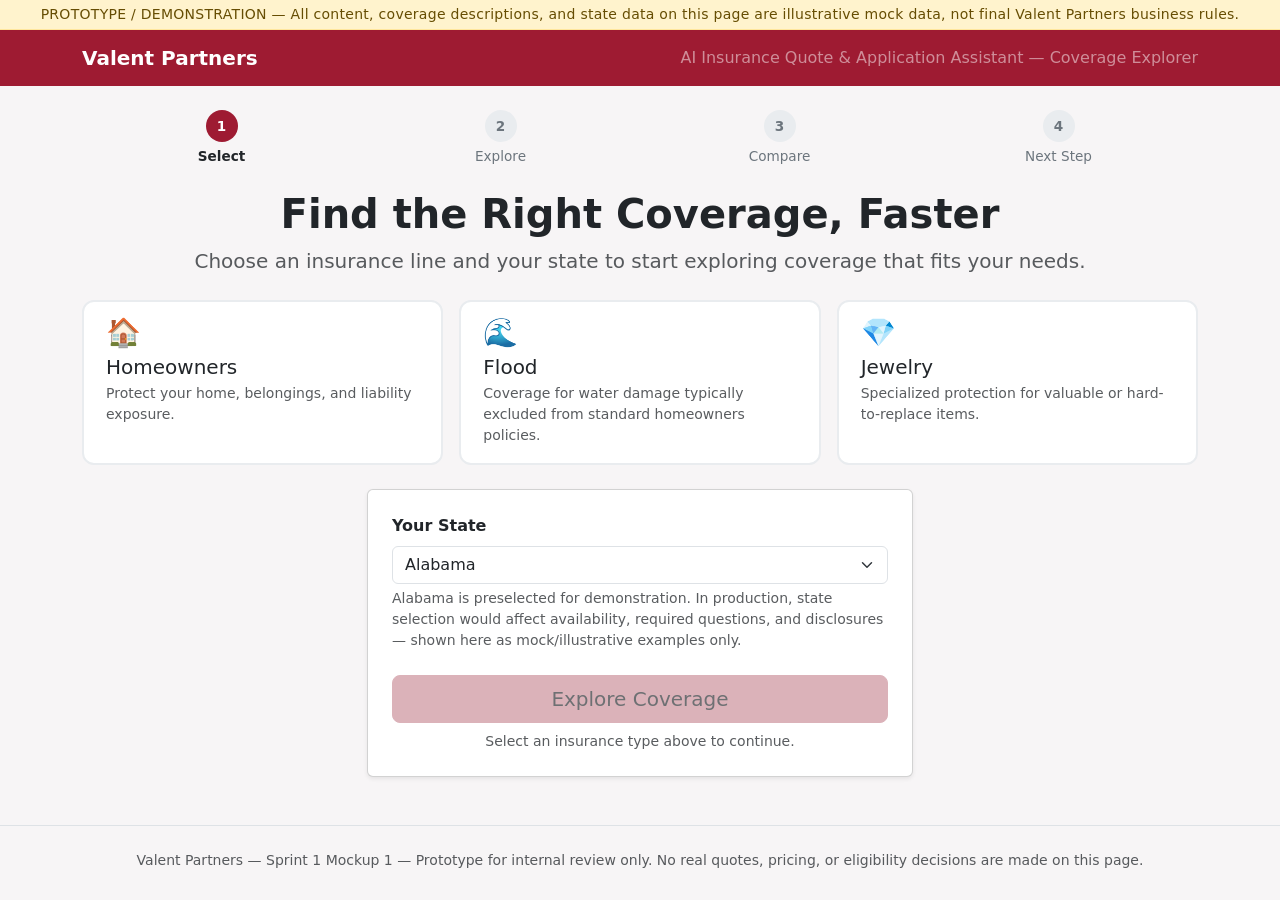
==== Sprint 1 Mockups/mockup_1/Client/Resources/index.html @ 0d9813ed "Done" ====
<!DOCTYPE html>
<html lang="en">
<head>
    <meta charset="utf-8">
    <meta http-equiv="X-UA-Compatible" content="IE=edge">
    <title>Valent Partners | Coverage Explorer (Prototype)</title>
    <meta name="description" content="Valent Partners mockup 1: customer coverage discovery prototype for Homeowners, Flood, and Jewelry insurance.">
    <meta name="viewport" content="width=device-width, initial-scale=1">

    <!-- Bootstrap 5 via CDN (no jQuery dependency required for this version) -->
    <link rel="stylesheet" href="https://cdn.jsdelivr.net/npm/bootstrap@5.3.3/dist/css/bootstrap.min.css">
    <link rel="stylesheet" href="styles/index.css">
</head>
<body>

    <!-- Prototype / Demonstration banner -->
    <div class="prototype-banner text-center py-1 small">
        PROTOTYPE / DEMONSTRATION &mdash; All content, coverage descriptions, and state data on this page are illustrative mock data, not final Valent Partners business rules.
    </div>

    <!-- Top navbar -->
    <nav class="navbar navbar-expand-lg navbar-dark valent-navbar">
        <div class="container">
            <a class="navbar-brand fw-bold" href="#" id="brandHome">Valent&nbsp;Partners</a>
            <span class="navbar-text text-white-50 d-none d-md-inline">AI Insurance Quote &amp; Application Assistant &mdash; Coverage Explorer</span>
        </div>
    </nav>

    <!-- Step progress indicator -->
    <div class="container">
        <ol class="step-indicator d-flex list-unstyled justify-content-between my-4" id="stepIndicator">
            <li class="step-item active" data-step="1"><span class="step-num">1</span><span class="step-label">Select</span></li>
            <li class="step-item" data-step="2"><span class="step-num">2</span><span class="step-label">Explore</span></li>
            <li class="step-item" data-step="3"><span class="step-num">3</span><span class="step-label">Compare</span></li>
            <li class="step-item" data-step="4"><span class="step-num">4</span><span class="step-label">Next Step</span></li>
        </ol>
    </div>

    <main class="container pb-5">

        <!-- ============ SCREEN 1: Insurance + State Selection ============ -->
        <section id="screen-select" class="app-screen">
            <div class="text-center mb-4">
                <h1 class="fw-bold">Find the Right Coverage, Faster</h1>
                <p class="lead text-muted">Choose an insurance line and your state to start exploring coverage that fits your needs.</p>
            </div>

            <div class="row g-3 justify-content-center mb-4" id="insuranceTypeCards">
                <div class="col-12 col-md-4">
                    <button type="button" class="insurance-type-card card h-100 w-100 text-start" data-type="homeowners">
                        <div class="card-body">
                            <div class="type-icon mb-2">&#127968;</div>
                            <h2 class="h5 card-title mb-1">Homeowners</h2>
                            <p class="card-text text-muted small mb-0">Protect your home, belongings, and liability exposure.</p>
                        </div>
                    </button>
                </div>
                <div class="col-12 col-md-4">
                    <button type="button" class="insurance-type-card card h-100 w-100 text-start" data-type="flood">
                        <div class="card-body">
                            <div class="type-icon mb-2">&#127754;</div>
                            <h2 class="h5 card-title mb-1">Flood</h2>
                            <p class="card-text text-muted small mb-0">Coverage for water damage typically excluded from standard homeowners policies.</p>
                        </div>
                    </button>
                </div>
                <div class="col-12 col-md-4">
                    <button type="button" class="insurance-type-card card h-100 w-100 text-start" data-type="jewelry">
                        <div class="card-body">
                            <div class="type-icon mb-2">&#128142;</div>
                            <h2 class="h5 card-title mb-1">Jewelry</h2>
                            <p class="card-text text-muted small mb-0">Specialized protection for valuable or hard-to-replace items.</p>
                        </div>
                    </button>
                </div>
            </div>

            <div class="row justify-content-center">
                <div class="col-12 col-md-6">
                    <div class="card p-3 p-md-4 shadow-sm">
                        <label for="stateSelect" class="form-label fw-semibold">Your State</label>
                        <select class="form-select" id="stateSelect" aria-describedby="stateHelp"></select>
                        <div id="stateHelp" class="form-text">
                            Alabama is preselected for demonstration. In production, state selection would affect availability, required questions, and disclosures &mdash; shown here as mock/illustrative examples only.
                        </div>

                        <button type="button" class="btn valent-btn-primary btn-lg w-100 mt-4" id="exploreCoverageBtn" disabled>
                            Explore Coverage
                        </button>
                        <div class="form-text text-center mt-2" id="selectHint">Select an insurance type above to continue.</div>
                    </div>
                </div>
            </div>
        </section>

        <!-- ============ SCREEN 2b: Flood/Jewelry future-state placeholder ============ -->
        <section id="screen-future" class="app-screen d-none">
            <div class="text-center py-5">
                <div class="type-icon display-4 mb-3" id="futureIcon">&#128274;</div>
                <h2 class="fw-bold" id="futureTitle">Coming Soon to This Prototype</h2>
                <p class="lead text-muted mx-auto" style="max-width: 640px;" id="futureBody">
                    This insurance line is a core part of Valent Partners' scope, but the deep interactive flow for it hasn't been built in this first prototype. Mockup 1 focuses on validating the Homeowners journey first.
                </p>
                <span class="badge mock-badge mb-4">FUTURE PROTOTYPE FEATURE</span>
                <div>
                    <button type="button" class="btn valent-btn-outline" id="futureBackBtn">&larr; Back to Selection</button>
                    <button type="button" class="btn valent-btn-primary ms-2" id="futureTryHomeownersBtn">Try the Homeowners Demo Instead</button>
                </div>
            </div>
        </section>

        <!-- ============ SCREEN 2: Homeowners Coverage Explorer ============ -->
        <section id="screen-explorer" class="app-screen d-none">
            <div class="d-flex flex-wrap justify-content-between align-items-start gap-2 mb-3">
                <div>
                    <h2 class="fw-bold mb-1">Homeowners Coverage Components</h2>
                    <p class="text-muted mb-0">These are parts of a single homeowners policy, not competing plans &mdash; explore each one below.</p>
                </div>
                <button type="button" class="btn valent-btn-outline btn-sm" id="explorerBackBtn">&larr; Change Selection</button>
            </div>

            <div class="alert state-mock-banner mb-4" id="stateMockBanner" role="status"></div>

            <div class="row g-3" id="coverageCardGrid"></div>

            <div class="row g-3 mt-1">
                <div class="col-12 col-md-6">
                    <div class="alert alert-warning mb-0">
                        <strong>Good to know:</strong> Flood damage is generally <u>not</u> covered by a standard homeowners policy. Separate flood coverage is typically required.
                    </div>
                </div>
                <div class="col-12 col-md-6">
                    <div class="alert alert-warning mb-0">
                        <strong>Good to know:</strong> Valuable jewelry often has special coverage limits under homeowners policies and may need scheduled or separate coverage.
                    </div>
                </div>
            </div>

            <div class="compare-bar shadow-lg" id="compareBar">
                <div class="container d-flex align-items-center justify-content-between py-2">
                    <span id="compareCount">0 coverage components selected</span>
                    <button type="button" class="btn valent-btn-primary" id="goToCompareBtn" disabled>Compare Selected &rarr;</button>
                </div>
            </div>
        </section>

        <!-- ============ SCREEN 3: Comparison ============ -->
        <section id="screen-compare" class="app-screen d-none">
            <div class="d-flex flex-wrap justify-content-between align-items-start gap-2 mb-3">
                <div>
                    <h2 class="fw-bold mb-1">Compare Coverage Components</h2>
                    <p class="text-muted mb-0">A side-by-side, plain-language look at what you selected.</p>
                </div>
                <button type="button" class="btn valent-btn-outline btn-sm" id="compareBackBtn">&larr; Back to Explorer</button>
            </div>

            <div class="table-responsive">
                <table class="table table-bordered align-top compare-table bg-white" id="compareTable">
                    <thead></thead>
                    <tbody></tbody>
                </table>
            </div>

            <div class="text-end mt-3">
                <button type="button" class="btn valent-btn-primary btn-lg" id="goToNextStepBtn">Continue to Next Steps &rarr;</button>
            </div>
        </section>

        <!-- ============ SCREEN 4: Next Step ============ -->
        <section id="screen-next" class="app-screen d-none">
            <div class="text-center mb-4">
                <h2 class="fw-bold">You've Explored Your Coverage &mdash; What's Next?</h2>
                <p class="lead text-muted">Here's how this would connect to the full Valent Partners experience.</p>
            </div>

            <div class="row g-3 justify-content-center">
                <div class="col-12 col-md-4">
                    <div class="card h-100 text-center p-3 next-step-card">
                        <div class="type-icon mb-2">&#128196;</div>
                        <h3 class="h5">Start Application</h3>
                        <p class="text-muted small">Begin a guided, multi-step application for the coverage you explored.</p>
                        <button type="button" class="btn valent-btn-primary mt-auto future-cta" data-feature="Start Application">Start Application</button>
                    </div>
                </div>
                <div class="col-12 col-md-4">
                    <div class="card h-100 text-center p-3 next-step-card">
                        <div class="type-icon mb-2">&#129302;</div>
                        <h3 class="h5">Ask the AI Quote Assistant</h3>
                        <p class="text-muted small">Chat through your details to work toward an estimate, with human escalation when needed.</p>
                        <button type="button" class="btn valent-btn-primary mt-auto future-cta" data-feature="AI Quote Assistant">Ask Quote Assistant</button>
                    </div>
                </div>
                <div class="col-12 col-md-4">
                    <div class="card h-100 text-center p-3 next-step-card">
                        <div class="type-icon mb-2">&#128222;</div>
                        <h3 class="h5">Talk to an Agent</h3>
                        <p class="text-muted small">Complex situations get routed to a real Valent Partners specialist.</p>
                        <button type="button" class="btn valent-btn-primary mt-auto future-cta" data-feature="Talk to an Agent">Talk to an Agent</button>
                    </div>
                </div>
            </div>

            <div class="text-center mt-5">
                <button type="button" class="btn valent-btn-outline" id="startOverBtn">Start Over</button>
            </div>
        </section>

    </main>

    <footer class="text-center text-muted small py-4 border-top">
        Valent Partners &mdash; Sprint 1 Mockup 1 &mdash; Prototype for internal review only. No real quotes, pricing, or eligibility decisions are made on this page.
    </footer>

    <!-- Coverage detail modal -->
    <div class="modal fade" id="coverageDetailModal" tabindex="-1" aria-hidden="true">
        <div class="modal-dialog modal-dialog-scrollable modal-lg">
            <div class="modal-content">
                <div class="modal-header">
                    <h5 class="modal-title" id="coverageDetailModalLabel">Coverage Detail</h5>
                    <button type="button" class="btn-close" data-bs-dismiss="modal" aria-label="Close"></button>
                </div>
                <div class="modal-body" id="coverageDetailModalBody"></div>
                <div class="modal-footer">
                    <button type="button" class="btn valent-btn-outline" data-bs-dismiss="modal">Close</button>
                    <button type="button" class="btn valent-btn-primary" id="modalAddToCompareBtn">Add to Comparison</button>
                </div>
            </div>
        </div>
    </div>

    <!-- Future feature modal -->
    <div class="modal fade" id="futureFeatureModal" tabindex="-1" aria-hidden="true">
        <div class="modal-dialog">
            <div class="modal-content">
                <div class="modal-header">
                    <h5 class="modal-title">Future Prototype Feature</h5>
                    <button type="button" class="btn-close" data-bs-dismiss="modal" aria-label="Close"></button>
                </div>
                <div class="modal-body" id="futureFeatureModalBody"></div>
                <div class="modal-footer">
                    <button type="button" class="btn valent-btn-primary" data-bs-dismiss="modal">Got it</button>
                </div>
            </div>
        </div>
    </div>

    <!-- Bootstrap 5 bundle (includes Popper) via CDN -->
    <script src="https://cdn.jsdelivr.net/npm/bootstrap@5.3.3/dist/js/bootstrap.bundle.min.js"></script>
    <script src="scripts/index.js"></script>
</body>
</html>
---- Sprint 1 Mockups/mockup_1/Client/Resources/styles/index.css ----
/* Valent Partners - Mockup 1: Customer Coverage Explorer
   Custom rules only supplement Bootstrap; layout/grid/spacing relies on Bootstrap utilities. */

:root {
    --valent-crimson: #9e1b32;
    --valent-crimson-dark: #7a1526;
    --valent-crimson-light: #fbeaed;
    --valent-gray-900: #212529;
    --valent-gray-600: #6c757d;
}

body {
    background-color: #f7f5f6;
    color: var(--valent-gray-900);
}

/* Prototype banner */
.prototype-banner {
    background-color: #fff3cd;
    color: #664d03;
    border-bottom: 1px solid #ffe69c;
    letter-spacing: 0.02em;
}

/* Navbar */
.valent-navbar {
    background-color: var(--valent-crimson);
}

/* Buttons */
.valent-btn-primary {
    background-color: var(--valent-crimson);
    border-color: var(--valent-crimson);
    color: #fff;
}
.valent-btn-primary:hover,
.valent-btn-primary:focus {
    background-color: var(--valent-crimson-dark);
    border-color: var(--valent-crimson-dark);
    color: #fff;
}
.valent-btn-primary:disabled {
    background-color: #c98a95;
    border-color: #c98a95;
}

.valent-btn-outline {
    background-color: transparent;
    border: 1px solid var(--valent-crimson);
    color: var(--valent-crimson);
}
.valent-btn-outline:hover,
.valent-btn-outline:focus {
    background-color: var(--valent-crimson-light);
    color: var(--valent-crimson-dark);
    border-color: var(--valent-crimson-dark);
}

/* Step indicator */
.step-indicator {
    counter-reset: step;
}
.step-item {
    flex: 1;
    text-align: center;
    position: relative;
    color: var(--valent-gray-600);
    font-size: 0.85rem;
}
.step-item .step-num {
    display: inline-flex;
    align-items: center;
    justify-content: center;
    width: 2rem;
    height: 2rem;
    border-radius: 50%;
    background-color: #e9ecef;
    color: var(--valent-gray-600);
    font-weight: 600;
    margin-bottom: 0.25rem;
}
.step-item .step-label {
    display: block;
}
.step-item.active .step-num {
    background-color: var(--valent-crimson);
    color: #fff;
}
.step-item.active {
    color: var(--valent-gray-900);
    font-weight: 600;
}
.step-item.completed .step-num {
    background-color: var(--valent-crimson-light);
    color: var(--valent-crimson);
    border: 2px solid var(--valent-crimson);
}

/* Insurance type selection cards */
.insurance-type-card {
    border: 2px solid #e9ecef;
    border-radius: 0.75rem;
    cursor: pointer;
    transition: border-color 0.15s ease, box-shadow 0.15s ease, transform 0.1s ease;
}
.insurance-type-card:hover,
.insurance-type-card:focus-visible {
    border-color: var(--valent-crimson);
    box-shadow: 0 0.5rem 1rem rgba(158, 27, 50, 0.12);
    transform: translateY(-2px);
    outline: none;
}
.insurance-type-card.selected {
    border-color: var(--valent-crimson);
    background-color: var(--valent-crimson-light);
    box-shadow: 0 0.5rem 1rem rgba(158, 27, 50, 0.18);
}
.type-icon {
    font-size: 1.75rem;
    line-height: 1;
}

/* Mock/state banner */
.state-mock-banner {
    background-color: var(--valent-crimson-light);
    border: 1px solid #f1c4cc;
    color: var(--valent-crimson-dark);
}

/* Coverage cards */
.coverage-card {
    border: 1px solid #e9ecef;
    border-radius: 0.75rem;
    transition: box-shadow 0.15s ease, border-color 0.15s ease;
    height: 100%;
}
.coverage-card:hover {
    box-shadow: 0 0.5rem 1rem rgba(0, 0, 0, 0.08);
}
.coverage-card.selected-for-compare {
    border-color: var(--valent-crimson);
    box-shadow: 0 0 0 2px var(--valent-crimson-light) inset;
}
.coverage-card .coverage-letter {
    display: inline-flex;
    align-items: center;
    justify-content: center;
    width: 2.25rem;
    height: 2.25rem;
    border-radius: 50%;
    background-color: var(--valent-crimson);
    color: #fff;
    font-weight: 700;
    flex-shrink: 0;
}

/* Sticky compare bar */
.compare-bar {
    position: sticky;
    bottom: 0;
    background-color: #fff;
    border-top: 1px solid #e9ecef;
    margin-top: 1.5rem;
    margin-left: -0.75rem;
    margin-right: -0.75rem;
    padding-left: 0.75rem;
    padding-right: 0.75rem;
    z-index: 5;
}

/* Comparison table */
.compare-table th {
    background-color: var(--valent-crimson);
    color: #fff;
    vertical-align: middle;
}
.compare-table td.field-label {
    background-color: #f8f5f6;
    font-weight: 600;
    white-space: nowrap;
}

/* Next step cards */
.next-step-card {
    border: 1px solid #e9ecef;
    border-radius: 0.75rem;
    display: flex;
    flex-direction: column;
}
.next-step-card .btn {
    align-self: stretch;
}

/* Mock data badge */
.mock-badge {
    background-color: #6c757d;
    color: #fff;
    font-weight: 600;
    letter-spacing: 0.03em;
    font-size: 0.7rem;
    padding: 0.35em 0.6em;
}

/* Screen transitions */
.app-screen {
    animation: fadeIn 0.2s ease-in;
}
@keyframes fadeIn {
    from { opacity: 0; }
    to { opacity: 1; }
}
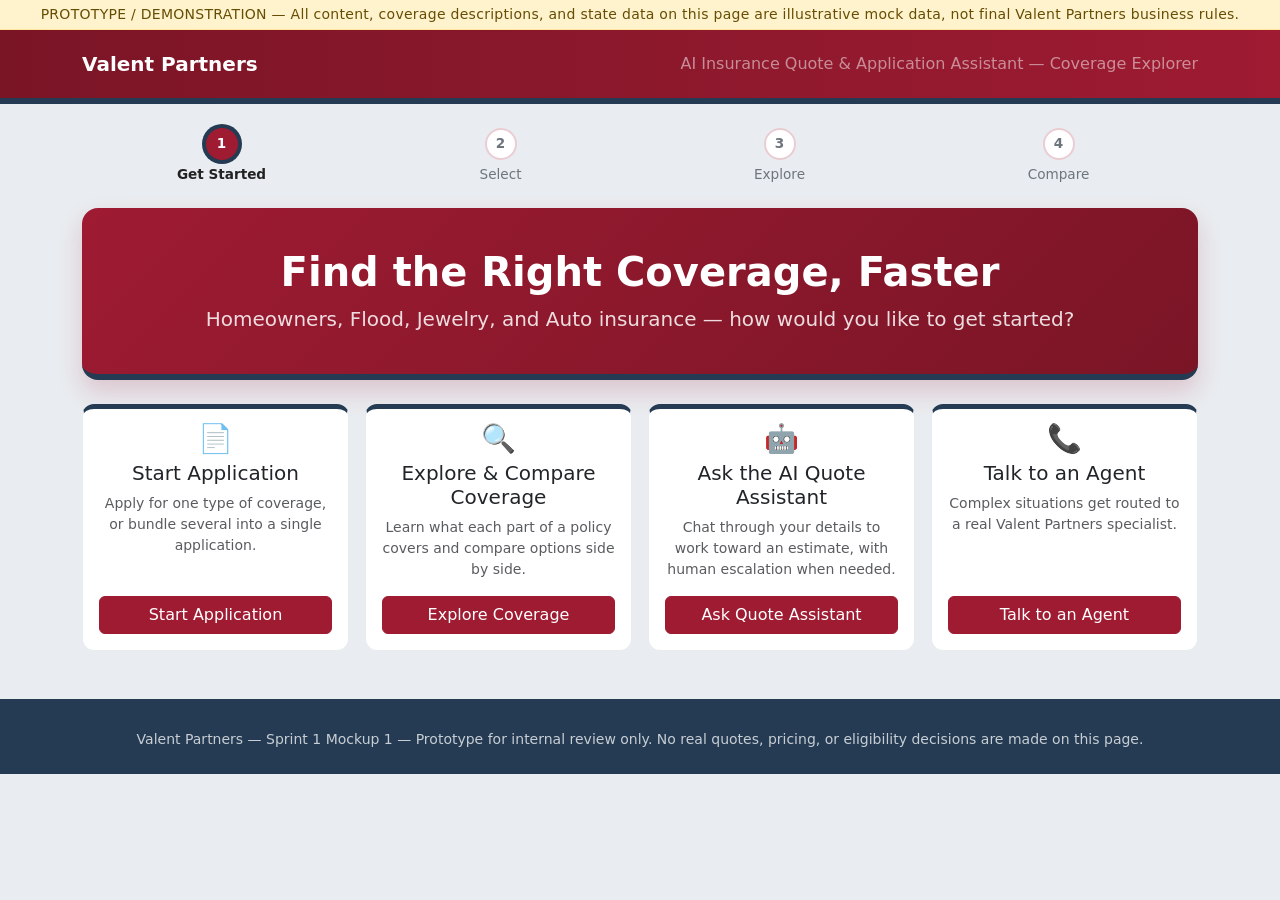
==== commit aa37c531: "Connected the database to the front end. Swithced the appliction page the main landing page, changed" ====
--- a/Sprint 1 Mockups/mockup_1/Client/Resources/index.html
+++ b/Sprint 1 Mockups/mockup_1/Client/Resources/index.html
@@ -1,5 +1,5 @@
 <!DOCTYPE html>
-<html lang="en">
+<html lang="en" data-theme="crimson-pro">
 <head>
     <meta charset="utf-8">
     <meta http-equiv="X-UA-Compatible" content="IE=edge">
@@ -10,6 +10,7 @@
     <!-- Bootstrap 5 via CDN (no jQuery dependency required for this version) -->
     <link rel="stylesheet" href="https://cdn.jsdelivr.net/npm/bootstrap@5.3.3/dist/css/bootstrap.min.css">
     <link rel="stylesheet" href="styles/index.css">
+    <link rel="stylesheet" href="styles/themes.css">
 </head>
 <body>
 
@@ -26,27 +27,73 @@
         </div>
     </nav>
 
-    <!-- Step progress indicator -->
-    <div class="container">
+    <!-- Step progress indicator (hidden during the application, which has its own) -->
+    <div class="container" id="stepIndicatorWrap">
         <ol class="step-indicator d-flex list-unstyled justify-content-between my-4" id="stepIndicator">
-            <li class="step-item active" data-step="1"><span class="step-num">1</span><span class="step-label">Select</span></li>
-            <li class="step-item" data-step="2"><span class="step-num">2</span><span class="step-label">Explore</span></li>
-            <li class="step-item" data-step="3"><span class="step-num">3</span><span class="step-label">Compare</span></li>
-            <li class="step-item" data-step="4"><span class="step-num">4</span><span class="step-label">Next Step</span></li>
+            <li class="step-item active" data-step="1"><span class="step-num">1</span><span class="step-label">Get Started</span></li>
+            <li class="step-item" data-step="2"><span class="step-num">2</span><span class="step-label">Select</span></li>
+            <li class="step-item" data-step="3"><span class="step-num">3</span><span class="step-label">Explore</span></li>
+            <li class="step-item" data-step="4"><span class="step-num">4</span><span class="step-label">Compare</span></li>
         </ol>
     </div>
 
     <main class="container pb-5">
 
-        <!-- ============ SCREEN 1: Insurance + State Selection ============ -->
-        <section id="screen-select" class="app-screen">
+        <!-- ============ SCREEN 1: Get Started (landing) ============ -->
+        <section id="screen-start" class="app-screen">
             <div class="text-center mb-4">
                 <h1 class="fw-bold">Find the Right Coverage, Faster</h1>
-                <p class="lead text-muted">Choose an insurance line and your state to start exploring coverage that fits your needs.</p>
+                <p class="lead text-muted mb-0">Homeowners, Flood, Jewelry, and Auto insurance &mdash; how would you like to get started?</p>
+            </div>
+
+            <div class="row g-3 justify-content-center">
+                <div class="col-12 col-md-6 col-lg-3">
+                    <div class="card h-100 text-center p-3 next-step-card">
+                        <div class="type-icon mb-2">&#128196;</div>
+                        <h2 class="h5">Start Application</h2>
+                        <p class="text-muted small">Apply for one type of coverage, or bundle several into a single application.</p>
+                        <button type="button" class="btn valent-btn-primary mt-auto" id="startApplicationBtn">Start Application</button>
+                    </div>
+                </div>
+                <div class="col-12 col-md-6 col-lg-3">
+                    <div class="card h-100 text-center p-3 next-step-card">
+                        <div class="type-icon mb-2">&#128269;</div>
+                        <h2 class="h5">Explore &amp; Compare Coverage</h2>
+                        <p class="text-muted small">Learn what each part of a policy covers and compare options side by side.</p>
+                        <button type="button" class="btn valent-btn-primary mt-auto" id="startExploreBtn">Explore Coverage</button>
+                    </div>
+                </div>
+                <div class="col-12 col-md-6 col-lg-3">
+                    <div class="card h-100 text-center p-3 next-step-card">
+                        <div class="type-icon mb-2">&#129302;</div>
+                        <h2 class="h5">Ask the AI Quote Assistant</h2>
+                        <p class="text-muted small">Chat through your details to work toward an estimate, with human escalation when needed.</p>
+                        <button type="button" class="btn valent-btn-primary mt-auto future-cta" data-feature="AI Quote Assistant">Ask Quote Assistant</button>
+                    </div>
+                </div>
+                <div class="col-12 col-md-6 col-lg-3">
+                    <div class="card h-100 text-center p-3 next-step-card">
+                        <div class="type-icon mb-2">&#128222;</div>
+                        <h2 class="h5">Talk to an Agent</h2>
+                        <p class="text-muted small">Complex situations get routed to a real Valent Partners specialist.</p>
+                        <button type="button" class="btn valent-btn-primary mt-auto future-cta" data-feature="Talk to an Agent">Talk to an Agent</button>
+                    </div>
+                </div>
+            </div>
+        </section>
+
+        <!-- ============ SCREEN 2: Insurance + State Selection ============ -->
+        <section id="screen-select" class="app-screen d-none">
+            <div class="d-flex flex-wrap justify-content-between align-items-start gap-2 mb-4">
+                <div>
+                    <h2 class="fw-bold mb-1">Choose Your Coverage and State</h2>
+                    <p class="text-muted mb-0" id="selectSubtitle">Select an insurance line and your state to continue.</p>
+                </div>
+                <button type="button" class="btn valent-btn-outline btn-sm" id="selectBackBtn">&larr; Back</button>
             </div>
 
             <div class="row g-3 justify-content-center mb-4" id="insuranceTypeCards">
-                <div class="col-12 col-md-4">
+                <div class="col-12 col-md-6 col-lg-3">
                     <button type="button" class="insurance-type-card card h-100 w-100 text-start" data-type="homeowners">
                         <div class="card-body">
                             <div class="type-icon mb-2">&#127968;</div>
@@ -55,7 +102,7 @@
                         </div>
                     </button>
                 </div>
-                <div class="col-12 col-md-4">
+                <div class="col-12 col-md-6 col-lg-3">
                     <button type="button" class="insurance-type-card card h-100 w-100 text-start" data-type="flood">
                         <div class="card-body">
                             <div class="type-icon mb-2">&#127754;</div>
@@ -64,7 +111,7 @@
                         </div>
                     </button>
                 </div>
-                <div class="col-12 col-md-4">
+                <div class="col-12 col-md-6 col-lg-3">
                     <button type="button" class="insurance-type-card card h-100 w-100 text-start" data-type="jewelry">
                         <div class="card-body">
                             <div class="type-icon mb-2">&#128142;</div>
@@ -72,6 +119,21 @@
                             <p class="card-text text-muted small mb-0">Specialized protection for valuable or hard-to-replace items.</p>
                         </div>
                     </button>
+                </div>
+                <div class="col-12 col-md-6 col-lg-3">
+                    <button type="button" class="insurance-type-card card h-100 w-100 text-start" data-type="auto">
+                        <div class="card-body">
+                            <div class="type-icon mb-2">&#128663;</div>
+                            <h2 class="h5 card-title mb-1">Auto</h2>
+                            <p class="card-text text-muted small mb-0">Coverage for your vehicles, liability on the road, and your drivers.</p>
+                        </div>
+                    </button>
+                </div>
+            </div>
+
+            <div class="row justify-content-center">
+                <div class="col-12 col-md-8">
+                    <div class="alert state-mock-banner text-center d-none" id="bundleNote" role="status"></div>
                 </div>
             </div>
 
@@ -93,7 +155,7 @@
             </div>
         </section>
 
-        <!-- ============ SCREEN 2b: Flood/Jewelry future-state placeholder ============ -->
+        <!-- ============ SCREEN 3b: Flood/Jewelry/Auto future-state placeholder ============ -->
         <section id="screen-future" class="app-screen d-none">
             <div class="text-center py-5">
                 <div class="type-icon display-4 mb-3" id="futureIcon">&#128274;</div>
@@ -109,7 +171,7 @@
             </div>
         </section>
 
-        <!-- ============ SCREEN 2: Homeowners Coverage Explorer ============ -->
+        <!-- ============ SCREEN 3: Homeowners Coverage Explorer ============ -->
         <section id="screen-explorer" class="app-screen d-none">
             <div class="d-flex flex-wrap justify-content-between align-items-start gap-2 mb-3">
                 <div>
@@ -144,7 +206,7 @@
             </div>
         </section>
 
-        <!-- ============ SCREEN 3: Comparison ============ -->
+        <!-- ============ SCREEN 4: Comparison ============ -->
         <section id="screen-compare" class="app-screen d-none">
             <div class="d-flex flex-wrap justify-content-between align-items-start gap-2 mb-3">
                 <div>
@@ -161,48 +223,422 @@
                 </table>
             </div>
 
-            <div class="text-end mt-3">
-                <button type="button" class="btn valent-btn-primary btn-lg" id="goToNextStepBtn">Continue to Next Steps &rarr;</button>
+            <div class="d-flex flex-wrap justify-content-end gap-2 mt-3">
+                <button type="button" class="btn valent-btn-outline btn-lg" id="startOverBtn">Start Over</button>
+                <button type="button" class="btn valent-btn-primary btn-lg" id="compareApplyBtn">Start Application &rarr;</button>
             </div>
         </section>
 
-        <!-- ============ SCREEN 4: Next Step ============ -->
-        <section id="screen-next" class="app-screen d-none">
-            <div class="text-center mb-4">
-                <h2 class="fw-bold">You've Explored Your Coverage &mdash; What's Next?</h2>
-                <p class="lead text-muted">Here's how this would connect to the full Valent Partners experience.</p>
-            </div>
-
-            <div class="row g-3 justify-content-center">
-                <div class="col-12 col-md-4">
-                    <div class="card h-100 text-center p-3 next-step-card">
-                        <div class="type-icon mb-2">&#128196;</div>
-                        <h3 class="h5">Start Application</h3>
-                        <p class="text-muted small">Begin a guided, multi-step application for the coverage you explored.</p>
-                        <button type="button" class="btn valent-btn-primary mt-auto future-cta" data-feature="Start Application">Start Application</button>
-                    </div>
-                </div>
-                <div class="col-12 col-md-4">
-                    <div class="card h-100 text-center p-3 next-step-card">
-                        <div class="type-icon mb-2">&#129302;</div>
-                        <h3 class="h5">Ask the AI Quote Assistant</h3>
-                        <p class="text-muted small">Chat through your details to work toward an estimate, with human escalation when needed.</p>
-                        <button type="button" class="btn valent-btn-primary mt-auto future-cta" data-feature="AI Quote Assistant">Ask Quote Assistant</button>
-                    </div>
-                </div>
-                <div class="col-12 col-md-4">
-                    <div class="card h-100 text-center p-3 next-step-card">
-                        <div class="type-icon mb-2">&#128222;</div>
-                        <h3 class="h5">Talk to an Agent</h3>
-                        <p class="text-muted small">Complex situations get routed to a real Valent Partners specialist.</p>
-                        <button type="button" class="btn valent-btn-primary mt-auto future-cta" data-feature="Talk to an Agent">Talk to an Agent</button>
-                    </div>
-                </div>
-            </div>
-
-            <div class="text-center mt-5">
-                <button type="button" class="btn valent-btn-outline" id="startOverBtn">Start Over</button>
-            </div>
+        <!-- ============ APPLICATION: 5-step form, saved to the API after each step ============ -->
+        <section id="screen-apply" class="app-screen d-none">
+            <ol class="step-indicator d-flex list-unstyled justify-content-between my-4" id="appStepIndicator">
+                <li class="step-item active" data-step="1"><span class="step-num">1</span><span class="step-label">Coverage</span></li>
+                <li class="step-item" data-step="2"><span class="step-num">2</span><span class="step-label">Details</span></li>
+                <li class="step-item" data-step="3"><span class="step-num">3</span><span class="step-label">Applicant</span></li>
+                <li class="step-item" data-step="4"><span class="step-num">4</span><span class="step-label">Quote</span></li>
+                <li class="step-item" data-step="5"><span class="step-num">5</span><span class="step-label">Submit</span></li>
+            </ol>
+
+            <div class="row justify-content-center">
+                <div class="col-12 col-lg-8">
+                    <div class="card shadow-sm p-3 p-md-4">
+                        <div class="d-flex flex-wrap justify-content-between align-items-start gap-2 mb-3">
+                            <div>
+                                <h2 class="fw-bold mb-1" id="appTitle">Application</h2>
+                                <p class="text-muted mb-0" id="appSubtitle"></p>
+                            </div>
+                            <span class="badge mock-badge" id="appIdBadge"></span>
+                        </div>
+
+                        <div class="alert alert-danger d-none" id="appError" role="alert"></div>
+
+                        <!-- STEP 1: Coverage -->
+                        <form class="app-step" data-step="1" novalidate>
+                            <h3 class="h5 mb-3">Coverage</h3>
+                            <div class="mb-3">
+                                <label for="startDate" class="form-label">When would you like coverage to start?</label>
+                                <input type="date" class="form-control" id="startDate" name="start_date" required>
+                                <div class="invalid-feedback">Choose a start date of today or later.</div>
+                                <div class="form-text d-none" id="floodWaitNote">
+                                    Flood policies through the National Flood Insurance Program (NFIP) generally have a
+                                    30-day waiting period before coverage begins, with some exceptions (for example, when
+                                    buying a home). Your specialist will confirm your actual start date.
+                                </div>
+                            </div>
+
+                            <fieldset class="mb-3" data-lines="homeowners">
+                                <legend class="form-label fs-6">Which coverage components are you interested in?</legend>
+                                <div class="form-text mt-0 mb-2">Pre-checked from your comparison, if you made one. You can change these later with an agent.</div>
+                                <div class="row row-cols-1 row-cols-sm-2 g-1" id="coverageCheckboxes"></div>
+                            </fieldset>
+
+                            <!-- data-hide-with: not asked when Homeowners is in the same bundle -->
+                            <fieldset class="mb-3" data-lines="flood" data-hide-with="homeowners">
+                                <legend class="form-label fs-6">Do you currently have a homeowners policy for this property?</legend>
+                                <div class="form-check form-check-inline">
+                                    <input class="form-check-input" type="radio" name="has_homeowners_policy" id="hasHoYes" value="yes" required>
+                                    <label class="form-check-label" for="hasHoYes">Yes</label>
+                                </div>
+                                <div class="form-check form-check-inline">
+                                    <input class="form-check-input" type="radio" name="has_homeowners_policy" id="hasHoNo" value="no" required>
+                                    <label class="form-check-label" for="hasHoNo">No</label>
+                                </div>
+                            </fieldset>
+
+                            <fieldset class="mb-3" data-lines="auto">
+                                <legend class="form-label fs-6">Do you currently have auto insurance?</legend>
+                                <div class="form-check form-check-inline">
+                                    <input class="form-check-input" type="radio" name="currently_insured_auto" id="autoInsYes" value="yes" required>
+                                    <label class="form-check-label" for="autoInsYes">Yes</label>
+                                </div>
+                                <div class="form-check form-check-inline">
+                                    <input class="form-check-input" type="radio" name="currently_insured_auto" id="autoInsNo" value="no" required>
+                                    <label class="form-check-label" for="autoInsNo">No</label>
+                                </div>
+                            </fieldset>
+                        </form>
+
+                        <!-- STEP 2: Property / Item / Vehicle Details (sections shown per insurance line) -->
+                        <form class="app-step d-none" data-step="2" novalidate>
+                            <fieldset data-lines="homeowners flood">
+                                <h3 class="h5 mb-3">Property Details</h3>
+                                <div class="mb-3">
+                                    <label for="street" class="form-label">Street address</label>
+                                    <input type="text" class="form-control" id="street" name="street" required maxlength="200" autocomplete="street-address">
+                                    <div class="invalid-feedback">Enter the property's street address.</div>
+                                </div>
+                                <div class="row g-3 mb-3">
+                                    <div class="col-12 col-md-7">
+                                        <label for="city" class="form-label">City</label>
+                                        <input type="text" class="form-control" id="city" name="city" required maxlength="100">
+                                        <div class="invalid-feedback">Enter a city.</div>
+                                    </div>
+                                    <div class="col-12 col-md-5">
+                                        <label for="zip" class="form-label">ZIP code</label>
+                                        <input type="text" class="form-control" id="zip" name="zip" required pattern="\d{5}" inputmode="numeric" maxlength="5" autocomplete="postal-code">
+                                        <div class="invalid-feedback">Enter a 5-digit ZIP code.</div>
+                                    </div>
+                                </div>
+                                <div class="row g-3 mb-3">
+                                    <div class="col-12 col-md-4">
+                                        <label for="homeType" class="form-label">Home type</label>
+                                        <select class="form-select" id="homeType" name="home_type" required>
+                                            <option value="">Choose...</option>
+                                            <option value="single_family">Single-family house</option>
+                                            <option value="townhouse">Townhouse</option>
+                                            <option value="condo">Condo</option>
+                                            <option value="mobile">Mobile / manufactured</option>
+                                        </select>
+                                        <div class="invalid-feedback">Choose a home type.</div>
+                                    </div>
+                                    <div class="col-6 col-md-4">
+                                        <label for="yearBuilt" class="form-label">Year built</label>
+                                        <input type="number" class="form-control" id="yearBuilt" name="year_built" required min="1800">
+                                        <div class="invalid-feedback">Enter a valid year.</div>
+                                    </div>
+                                    <div class="col-6 col-md-4">
+                                        <label for="squareFeet" class="form-label">Square feet</label>
+                                        <input type="number" class="form-control" id="squareFeet" name="square_feet" required min="100" max="50000">
+                                        <div class="invalid-feedback">Enter the home's size.</div>
+                                    </div>
+                                </div>
+                            </fieldset>
+
+                            <fieldset data-lines="flood">
+                                <div class="row g-3 mb-3">
+                                    <div class="col-12 col-md-6">
+                                        <label for="floodZone" class="form-label">Flood zone (if known)</label>
+                                        <select class="form-select" id="floodZone" name="flood_zone" required>
+                                            <option value="unknown">I don't know</option>
+                                            <option value="A">Zone A / AE (high risk)</option>
+                                            <option value="V">Zone V / VE (coastal high risk)</option>
+                                            <option value="X">Zone X (moderate/low risk)</option>
+                                        </select>
+                                        <div class="form-text">Not sure? That's fine &mdash; a specialist can look it up.</div>
+                                    </div>
+                                    <div class="col-12 col-md-6">
+                                        <span class="form-label d-block">Does the home have a basement?</span>
+                                        <div class="form-check form-check-inline">
+                                            <input class="form-check-input" type="radio" name="has_basement" id="basementYes" value="yes" required>
+                                            <label class="form-check-label" for="basementYes">Yes</label>
+                                        </div>
+                                        <div class="form-check form-check-inline">
+                                            <input class="form-check-input" type="radio" name="has_basement" id="basementNo" value="no" required>
+                                            <label class="form-check-label" for="basementNo">No</label>
+                                        </div>
+                                    </div>
+                                </div>
+                            </fieldset>
+
+                            <!-- Repeatable lists: the cards inside are built from the <template>s at the
+                                 bottom of this section (see "REPEATABLE ITEMS" in index.js) -->
+                            <fieldset data-lines="jewelry">
+                                <h3 class="h5 mb-1">Jewelry Details</h3>
+                                <p class="form-text mt-0 mb-3">Add each piece you'd like to insure.</p>
+                                <div class="repeat-list" data-item-type="jewelry"></div>
+                                <div class="d-flex flex-wrap justify-content-between align-items-center gap-2 mb-3">
+                                    <button type="button" class="btn valent-btn-outline btn-sm repeat-add" data-item-type="jewelry">+ Add another item</button>
+                                    <span class="small text-muted" id="jewelryTotal"></span>
+                                </div>
+                            </fieldset>
+
+                            <fieldset data-lines="auto">
+                                <h3 class="h5 mb-1">Vehicles</h3>
+                                <p class="form-text mt-0 mb-3">Add each vehicle you'd like to insure.</p>
+                                <div class="repeat-list" data-item-type="vehicle"></div>
+                                <button type="button" class="btn valent-btn-outline btn-sm repeat-add mb-4" data-item-type="vehicle">+ Add another vehicle</button>
+
+                                <h3 class="h5 mb-1">Drivers</h3>
+                                <p class="form-text mt-0 mb-3">List everyone in your household who will drive these vehicles, including you.</p>
+                                <div class="repeat-list" data-item-type="driver"></div>
+                                <button type="button" class="btn valent-btn-outline btn-sm repeat-add mb-4" data-item-type="driver">+ Add another driver</button>
+
+                                <div class="mb-3">
+                                    <span class="form-label d-block">Any recent accidents, claims, or moving violations for any driver?</span>
+                                    <div class="form-text mt-0 mb-1">Your specialist will confirm the time period your insurance company looks back on.</div>
+                                    <div class="form-check form-check-inline">
+                                        <input class="form-check-input" type="radio" name="recent_incidents" id="incidentsYes" value="yes" required>
+                                        <label class="form-check-label" for="incidentsYes">Yes</label>
+                                    </div>
+                                    <div class="form-check form-check-inline">
+                                        <input class="form-check-input" type="radio" name="recent_incidents" id="incidentsNo" value="no" required>
+                                        <label class="form-check-label" for="incidentsNo">No</label>
+                                    </div>
+                                </div>
+                            </fieldset>
+                        </form>
+
+                        <!-- STEP 3: Applicant Details -->
+                        <form class="app-step d-none" data-step="3" novalidate>
+                            <h3 class="h5 mb-3">Applicant Details</h3>
+                            <div class="row g-3 mb-3">
+                                <div class="col-12 col-md-6">
+                                    <label for="firstName" class="form-label">First name</label>
+                                    <input type="text" class="form-control" id="firstName" name="first_name" required maxlength="100" autocomplete="given-name">
+                                    <div class="invalid-feedback">Enter your first name.</div>
+                                </div>
+                                <div class="col-12 col-md-6">
+                                    <label for="lastName" class="form-label">Last name</label>
+                                    <input type="text" class="form-control" id="lastName" name="last_name" required maxlength="100" autocomplete="family-name">
+                                    <div class="invalid-feedback">Enter your last name.</div>
+                                </div>
+                            </div>
+                            <div class="row g-3 mb-3">
+                                <div class="col-12 col-md-6">
+                                    <label for="email" class="form-label">Email</label>
+                                    <input type="email" class="form-control" id="email" name="email" required maxlength="255" autocomplete="email">
+                                    <div class="invalid-feedback">Enter a valid email address.</div>
+                                </div>
+                                <div class="col-12 col-md-6">
+                                    <label for="phone" class="form-label">Phone <span class="text-muted">(optional)</span></label>
+                                    <input type="tel" class="form-control" id="phone" name="phone" pattern="[0-9()+\-. ]{7,20}" maxlength="20" autocomplete="tel">
+                                    <div class="invalid-feedback">Enter a valid phone number.</div>
+                                </div>
+                            </div>
+                        </form>
+
+                        <!-- STEP 4: Quote -->
+                        <form class="app-step d-none" data-step="4" novalidate>
+                            <h3 class="h5 mb-3">Your Quote</h3>
+                            <div class="alert alert-success d-none" id="appBundleNote">
+                                <strong>Bundle:</strong> <span id="appBundleLines"></span>.
+                                Bundling may qualify you for a multi-policy discount &mdash; your specialist will confirm.
+                            </div>
+                            <div class="alert state-mock-banner">
+                                <span class="badge mock-badge me-2">ESTIMATE PENDING</span>
+                                Automated estimates aren't available yet &mdash; Valent Partners' rating rules haven't been finalized.
+                                After you submit, a licensed specialist will review your application and follow up with a quote.
+                            </div>
+                            <h4 class="h6 mt-4">Review your answers</h4>
+                            <dl class="row small mb-0" id="appReview"></dl>
+                        </form>
+
+                        <!-- STEP 5: Submit -->
+                        <form class="app-step d-none" data-step="5" novalidate>
+                            <h3 class="h5 mb-3">Submit Your Application</h3>
+                            <p>Your application will go to a Valent Partners specialist for review. Submitting does not bind coverage or guarantee approval.</p>
+                            <div class="form-check mb-3">
+                                <input class="form-check-input" type="checkbox" id="confirmAccurate" required>
+                                <label class="form-check-label" for="confirmAccurate">I confirm the information I provided is accurate to the best of my knowledge.</label>
+                                <div class="invalid-feedback">Please confirm before submitting.</div>
+                            </div>
+                        </form>
+
+                        <!-- Shown after a successful submit -->
+                        <div class="text-center py-4 d-none" id="appDone">
+                            <div class="type-icon display-4 mb-3">&#9989;</div>
+                            <h3 class="fw-bold">Application Submitted</h3>
+                            <p class="lead mb-1">Your application number is <strong id="appDoneId"></strong>.</p>
+                            <p class="text-muted">A Valent Partners specialist will review it and contact you at <span id="appDoneEmail"></span>.</p>
+                            <button type="button" class="btn valent-btn-primary mt-2" id="appDoneHomeBtn">Back to Home</button>
+                        </div>
+
+                        <div class="d-flex justify-content-between gap-2 mt-4" id="appNav">
+                            <button type="button" class="btn valent-btn-outline" id="appBackBtn">&larr; Back</button>
+                            <button type="button" class="btn valent-btn-primary" id="appNextBtn">Next &rarr;</button>
+                        </div>
+                    </div>
+                </div>
+            </div>
+            <!-- ===== Templates for repeatable items (copied by index.js; fields use data-field, not name) ===== -->
+            <template id="tpl-vehicle">
+                <div class="repeat-item card p-3 mb-3">
+                    <div class="d-flex justify-content-between align-items-center mb-2">
+                        <h4 class="h6 mb-0 repeat-item-title"></h4>
+                        <button type="button" class="btn btn-sm valent-btn-outline repeat-remove">Remove</button>
+                    </div>
+                    <div class="row g-3 mb-2">
+                        <div class="col-4 col-md-3">
+                            <label class="form-label" data-for="year">Year</label>
+                            <input type="number" class="form-control" data-field="year" required min="1950">
+                            <div class="invalid-feedback">Enter a valid year.</div>
+                        </div>
+                        <div class="col-8 col-md-4">
+                            <label class="form-label" data-for="make">Make</label>
+                            <input type="text" class="form-control" data-field="make" required maxlength="50" placeholder="e.g. Toyota">
+                            <div class="invalid-feedback">Enter the make.</div>
+                        </div>
+                        <div class="col-12 col-md-5">
+                            <label class="form-label" data-for="model">Model</label>
+                            <input type="text" class="form-control" data-field="model" required maxlength="50" placeholder="e.g. Camry">
+                            <div class="invalid-feedback">Enter the model.</div>
+                        </div>
+                    </div>
+                    <div class="row g-3 mb-2">
+                        <div class="col-12 col-md-4">
+                            <label class="form-label" data-for="use">Primary use</label>
+                            <select class="form-select" data-field="use" required>
+                                <option value="">Choose...</option>
+                                <option value="commute">Commuting to work/school</option>
+                                <option value="pleasure">Personal / errands</option>
+                                <option value="business">Business</option>
+                                <option value="rideshare">Rideshare / delivery</option>
+                            </select>
+                            <div class="invalid-feedback">Choose how it's used.</div>
+                        </div>
+                        <div class="col-6 col-md-4">
+                            <label class="form-label" data-for="annual_mileage">Miles per year</label>
+                            <input type="number" class="form-control" data-field="annual_mileage" required min="0" max="200000" placeholder="e.g. 12000">
+                            <div class="invalid-feedback">Enter an estimate.</div>
+                        </div>
+                        <div class="col-6 col-md-4">
+                            <label class="form-label" data-for="garaging_zip">ZIP where it's parked</label>
+                            <input type="text" class="form-control garaging-zip" data-field="garaging_zip" required pattern="\d{5}" inputmode="numeric" maxlength="5">
+                            <div class="invalid-feedback">Enter a 5-digit ZIP code.</div>
+                        </div>
+                    </div>
+                    <div class="row g-3">
+                        <div class="col-12 col-md-4">
+                            <label class="form-label" data-for="ownership">Owned, financed, or leased?</label>
+                            <select class="form-select" data-field="ownership" required>
+                                <option value="">Choose...</option>
+                                <option value="owned">Owned outright</option>
+                                <option value="financed">Financed (loan)</option>
+                                <option value="leased">Leased</option>
+                            </select>
+                            <div class="invalid-feedback">Choose one.</div>
+                        </div>
+                        <div class="col-12 col-md-8 d-flex align-items-end">
+                            <div class="form-text lender-note d-none">Lenders and leasing companies usually require collision and comprehensive coverage. Your specialist will confirm what's required.</div>
+                        </div>
+                    </div>
+                </div>
+            </template>
+
+            <template id="tpl-driver">
+                <div class="repeat-item card p-3 mb-3">
+                    <div class="d-flex justify-content-between align-items-center mb-2">
+                        <h4 class="h6 mb-0 repeat-item-title"></h4>
+                        <button type="button" class="btn btn-sm valent-btn-outline repeat-remove">Remove</button>
+                    </div>
+                    <div class="row g-3 mb-2">
+                        <div class="col-12 col-md-4">
+                            <label class="form-label" data-for="first_name">First name</label>
+                            <input type="text" class="form-control" data-field="first_name" required maxlength="100">
+                            <div class="invalid-feedback">Enter a first name.</div>
+                        </div>
+                        <div class="col-12 col-md-4">
+                            <label class="form-label" data-for="last_name">Last name</label>
+                            <input type="text" class="form-control" data-field="last_name" required maxlength="100">
+                            <div class="invalid-feedback">Enter a last name.</div>
+                        </div>
+                        <div class="col-12 col-md-4">
+                            <label class="form-label" data-for="relationship">Relationship to you</label>
+                            <select class="form-select" data-field="relationship" required>
+                                <option value="">Choose...</option>
+                                <option value="self">This is me</option>
+                                <option value="spouse">Spouse / partner</option>
+                                <option value="child">Child</option>
+                                <option value="other_relative">Other relative</option>
+                                <option value="other">Other household member</option>
+                            </select>
+                            <div class="invalid-feedback">Choose a relationship.</div>
+                        </div>
+                    </div>
+                    <div class="row g-3">
+                        <div class="col-6 col-md-4">
+                            <label class="form-label" data-for="years_licensed">Years licensed</label>
+                            <input type="number" class="form-control" data-field="years_licensed" required min="0" max="80">
+                            <div class="invalid-feedback">Enter 0&ndash;80.</div>
+                        </div>
+                        <div class="col-12 col-md-8">
+                            <label class="form-label" data-for="primary_vehicle">Vehicle they drive most</label>
+                            <select class="form-select driver-vehicle" data-field="primary_vehicle" required></select>
+                            <div class="invalid-feedback">Choose a vehicle.</div>
+                        </div>
+                    </div>
+                </div>
+            </template>
+
+            <template id="tpl-jewelry">
+                <div class="repeat-item card p-3 mb-3">
+                    <div class="d-flex justify-content-between align-items-center mb-2">
+                        <h4 class="h6 mb-0 repeat-item-title"></h4>
+                        <button type="button" class="btn btn-sm valent-btn-outline repeat-remove">Remove</button>
+                    </div>
+                    <div class="row g-3 mb-2">
+                        <div class="col-12 col-md-6">
+                            <label class="form-label" data-for="item_type">Item type</label>
+                            <select class="form-select" data-field="item_type" required>
+                                <option value="">Choose...</option>
+                                <option value="ring">Ring</option>
+                                <option value="necklace">Necklace</option>
+                                <option value="bracelet">Bracelet</option>
+                                <option value="earrings">Earrings</option>
+                                <option value="watch">Watch</option>
+                                <option value="other">Other</option>
+                            </select>
+                            <div class="invalid-feedback">Choose an item type.</div>
+                        </div>
+                        <div class="col-12 col-md-6">
+                            <label class="form-label" data-for="value">Estimated value ($)</label>
+                            <input type="number" class="form-control jewelry-value" data-field="value" required min="1" step="any">
+                            <div class="invalid-feedback">Enter the item's estimated value.</div>
+                        </div>
+                    </div>
+                    <div class="mb-2">
+                        <label class="form-label" data-for="description">Description</label>
+                        <textarea class="form-control" data-field="description" rows="2" required maxlength="500" placeholder="e.g. 1.5 ct diamond engagement ring, platinum band"></textarea>
+                        <div class="invalid-feedback">Briefly describe the item.</div>
+                    </div>
+                    <div class="row g-3">
+                        <div class="col-12 col-md-6">
+                            <label class="form-label" data-for="appraised">Professionally appraised?</label>
+                            <select class="form-select" data-field="appraised" required>
+                                <option value="">Choose...</option>
+                                <option value="yes">Yes</option>
+                                <option value="no">No</option>
+                            </select>
+                            <div class="invalid-feedback">Choose yes or no.</div>
+                        </div>
+                        <div class="col-12 col-md-6">
+                            <label class="form-label" data-for="appraisal_date">Appraisal date <span class="text-muted">(optional)</span></label>
+                            <input type="date" class="form-control appraisal-date" data-field="appraisal_date">
+                            <div class="invalid-feedback">The appraisal date can't be in the future.</div>
+                        </div>
+                    </div>
+                </div>
+            </template>
         </section>
 
     </main>
--- a/Sprint 1 Mockups/mockup_1/Client/Resources/styles/index.css
+++ b/Sprint 1 Mockups/mockup_1/Client/Resources/styles/index.css
@@ -2,16 +2,31 @@
    Custom rules only supplement Bootstrap; layout/grid/spacing relies on Bootstrap utilities. */
 
 :root {
-    --valent-crimson: #9e1b32;
-    --valent-crimson-dark: #7a1526;
-    --valent-crimson-light: #fbeaed;
-    --valent-gray-900: #212529;
+    /* Brand tokens. These defaults are the original crimson look; the
+       Crimson Professional scheme in themes.css overrides them via <html data-theme="crimson-pro">. */
+    --brand-primary: #9e1b32;
+    --brand-primary-dark: #7a1526;
+    --brand-primary-light: #fbeaed;
+    /* Informational callouts are blue so they never read as errors (red = error only) */
+    --info-bg: #e8eef5;
+    --info-border: #c3d1e0;
+    --info-text: #243b53;
+    --brand-primary-soft: #c98a95;   /* disabled buttons */
+    --brand-primary-border: #f1c4cc; /* borders on tinted banners */
+    --brand-shadow-sm: rgba(158, 27, 50, 0.12);
+    --brand-shadow-md: rgba(158, 27, 50, 0.18);
+    --brand-accent: #9e1b32;
+    --brand-on-accent: #fff;
+    --brand-header: #9e1b32;         /* comparison table header */
+    --brand-surface-alt: #f8f5f6;    /* comparison table label column */
+    --brand-bg: #f7f5f6;
+    --brand-text: #212529;
     --valent-gray-600: #6c757d;
 }
 
 body {
-    background-color: #f7f5f6;
-    color: var(--valent-gray-900);
+    background-color: var(--brand-bg);
+    color: var(--brand-text);
 }
 
 /* Prototype banner */
@@ -22,38 +37,39 @@
     letter-spacing: 0.02em;
 }
 
-/* Navbar */
+/* Navbar (inset stripe shows the accent color; invisible when accent = primary) */
 .valent-navbar {
-    background-color: var(--valent-crimson);
+    background-color: var(--brand-primary);
+    box-shadow: inset 0 -4px 0 var(--brand-accent);
 }
 
 /* Buttons */
 .valent-btn-primary {
-    background-color: var(--valent-crimson);
-    border-color: var(--valent-crimson);
+    background-color: var(--brand-primary);
+    border-color: var(--brand-primary);
     color: #fff;
 }
 .valent-btn-primary:hover,
 .valent-btn-primary:focus {
-    background-color: var(--valent-crimson-dark);
-    border-color: var(--valent-crimson-dark);
+    background-color: var(--brand-primary-dark);
+    border-color: var(--brand-primary-dark);
     color: #fff;
 }
 .valent-btn-primary:disabled {
-    background-color: #c98a95;
-    border-color: #c98a95;
+    background-color: var(--brand-primary-soft);
+    border-color: var(--brand-primary-soft);
 }
 
 .valent-btn-outline {
     background-color: transparent;
-    border: 1px solid var(--valent-crimson);
-    color: var(--valent-crimson);
+    border: 1px solid var(--brand-primary);
+    color: var(--brand-primary);
 }
 .valent-btn-outline:hover,
 .valent-btn-outline:focus {
-    background-color: var(--valent-crimson-light);
-    color: var(--valent-crimson-dark);
-    border-color: var(--valent-crimson-dark);
+    background-color: var(--brand-primary-light);
+    color: var(--brand-primary-dark);
+    border-color: var(--brand-primary-dark);
 }
 
 /* Step indicator */
@@ -83,17 +99,36 @@
     display: block;
 }
 .step-item.active .step-num {
-    background-color: var(--valent-crimson);
+    background-color: var(--brand-primary);
     color: #fff;
 }
 .step-item.active {
-    color: var(--valent-gray-900);
+    color: var(--brand-text);
     font-weight: 600;
 }
 .step-item.completed .step-num {
-    background-color: var(--valent-crimson-light);
-    color: var(--valent-crimson);
-    border: 2px solid var(--valent-crimson);
+    background-color: var(--brand-primary-light);
+    color: var(--brand-accent);
+    border: 2px solid var(--brand-accent);
+}
+
+/* Finished steps can be clicked to go back */
+.step-item.clickable {
+    cursor: pointer;
+}
+.step-item.clickable:hover .step-num,
+.step-item.clickable:focus-visible .step-num {
+    background-color: var(--brand-accent);
+    border-color: var(--brand-accent);
+    color: #fff;
+}
+.step-item.clickable:hover .step-label {
+    text-decoration: underline;
+}
+.step-item.clickable:focus-visible {
+    outline: 2px solid var(--brand-accent);
+    outline-offset: 4px;
+    border-radius: 0.5rem;
 }
 
 /* Insurance type selection cards */
@@ -105,15 +140,15 @@
 }
 .insurance-type-card:hover,
 .insurance-type-card:focus-visible {
-    border-color: var(--valent-crimson);
-    box-shadow: 0 0.5rem 1rem rgba(158, 27, 50, 0.12);
+    border-color: var(--brand-primary);
+    box-shadow: 0 0.5rem 1rem var(--brand-shadow-sm);
     transform: translateY(-2px);
     outline: none;
 }
 .insurance-type-card.selected {
-    border-color: var(--valent-crimson);
-    background-color: var(--valent-crimson-light);
-    box-shadow: 0 0.5rem 1rem rgba(158, 27, 50, 0.18);
+    border-color: var(--brand-primary);
+    background-color: var(--brand-primary-light);
+    box-shadow: 0 0.5rem 1rem var(--brand-shadow-md);
 }
 .type-icon {
     font-size: 1.75rem;
@@ -122,9 +157,9 @@
 
 /* Mock/state banner */
 .state-mock-banner {
-    background-color: var(--valent-crimson-light);
-    border: 1px solid #f1c4cc;
-    color: var(--valent-crimson-dark);
+    background-color: var(--info-bg);
+    border: 1px solid var(--info-border);
+    color: var(--info-text);
 }
 
 /* Coverage cards */
@@ -138,8 +173,8 @@
     box-shadow: 0 0.5rem 1rem rgba(0, 0, 0, 0.08);
 }
 .coverage-card.selected-for-compare {
-    border-color: var(--valent-crimson);
-    box-shadow: 0 0 0 2px var(--valent-crimson-light) inset;
+    border-color: var(--brand-primary);
+    box-shadow: 0 0 0 2px var(--brand-primary-light) inset;
 }
 .coverage-card .coverage-letter {
     display: inline-flex;
@@ -148,8 +183,8 @@
     width: 2.25rem;
     height: 2.25rem;
     border-radius: 50%;
-    background-color: var(--valent-crimson);
-    color: #fff;
+    background-color: var(--brand-accent);
+    color: var(--brand-on-accent);
     font-weight: 700;
     flex-shrink: 0;
 }
@@ -170,12 +205,12 @@
 
 /* Comparison table */
 .compare-table th {
-    background-color: var(--valent-crimson);
+    background-color: var(--brand-header);
     color: #fff;
     vertical-align: middle;
 }
 .compare-table td.field-label {
-    background-color: #f8f5f6;
+    background-color: var(--brand-surface-alt);
     font-weight: 600;
     white-space: nowrap;
 }
--- a/Sprint 1 Mockups/mockup_1/Client/Resources/styles/themes.css
+++ b/Sprint 1 Mockups/mockup_1/Client/Resources/styles/themes.css
@@ -0,0 +1,112 @@
+/* Valent Partners - Crimson Professional color scheme (crimson, white, slate blue)
+   Chosen by the client from the earlier scheme preview. Applied via
+   <html data-theme="crimson-pro">, which overrides the default tokens in index.css.
+   Data/chart and status colors are intentionally NOT themed. */
+
+/* Derived tokens, computed from the primary color */
+:root[data-theme] {
+    --brand-primary-soft: color-mix(in srgb, var(--brand-primary) 50%, #fff);
+    --brand-primary-border: color-mix(in srgb, var(--brand-primary) 22%, #fff);
+    --brand-shadow-sm: color-mix(in srgb, var(--brand-primary) 12%, transparent);
+    --brand-shadow-md: color-mix(in srgb, var(--brand-primary) 18%, transparent);
+    --brand-focus-ring: color-mix(in srgb, var(--brand-primary) 20%, transparent);
+    --brand-surface-alt: color-mix(in srgb, var(--brand-primary-light) 50%, #fff);
+}
+
+/* Crimson Professional: crimson, white, slate blue */
+:root[data-theme="crimson-pro"] {
+    --brand-primary: #9e1b32;
+    --brand-primary-dark: #7a1526;
+    --brand-primary-light: #fbeaed;
+    --brand-accent: #243b53;
+    --brand-on-accent: #fff;
+    --brand-header: #243b53;
+    --brand-bg: #e9ecf0;       /* slate-tinted gray */
+    --brand-footer: #243b53;
+    --brand-text: #222222;
+}
+
+/* ---------------- Bolder styling ----------------
+   Navbar gradient, accent stripes, hero banner, and footer band. */
+
+/* Navbar: gradient + thicker accent stripe */
+:root[data-theme] .valent-navbar {
+    background: linear-gradient(90deg, var(--brand-primary-dark), var(--brand-primary));
+    box-shadow: inset 0 -6px 0 var(--brand-accent);
+    padding-top: 0.9rem;
+    padding-bottom: 1.2rem;
+}
+
+/* Headings pick up the primary color */
+:root[data-theme] main h1,
+:root[data-theme] main h2.fw-bold,
+:root[data-theme] .section-heading {
+    color: var(--brand-primary);
+}
+:root[data-theme] .section-heading {
+    border-left: 5px solid var(--brand-accent);
+    padding-left: 0.6rem;
+}
+
+/* Cards: accent top edge */
+:root[data-theme] main .card,
+:root[data-theme] .kpi-tile {
+    border-top: 5px solid var(--brand-accent);
+}
+:root[data-theme] .kpi-tile .kpi-value {
+    color: var(--brand-primary);
+}
+
+/* Mockup 1 hero: the landing page headline becomes a full color banner */
+:root[data-theme] #screen-start > .text-center:first-child {
+    background: linear-gradient(135deg, var(--brand-primary), var(--brand-primary-dark));
+    border-bottom: 6px solid var(--brand-accent);
+    border-radius: 1rem;
+    padding: 2.5rem 1.25rem;
+    box-shadow: 0 0.75rem 1.5rem var(--brand-shadow-md);
+    --bs-secondary-color: rgba(255, 255, 255, 0.85);
+}
+:root[data-theme] #screen-start > .text-center:first-child h1 {
+    color: #fff;
+}
+
+/* Mockup 1 step indicator: inactive steps read clearly on tinted backgrounds */
+:root[data-theme] .step-item:not(.active):not(.completed) .step-num {
+    background-color: #fff;
+    border: 2px solid var(--brand-primary-border);
+}
+:root[data-theme] .step-item.active .step-num {
+    background-color: var(--brand-primary);
+    color: #fff;
+    border-color: var(--brand-primary);
+    box-shadow: 0 0 0 4px var(--brand-accent);
+}
+
+/* Mockup 2 filters bar: full color control strip */
+:root[data-theme] .filters-bar {
+    background: linear-gradient(90deg, var(--brand-primary-dark), var(--brand-primary));
+    border: none;
+    border-bottom: 5px solid var(--brand-accent);
+    color: #fff;
+    --bs-secondary-color: rgba(255, 255, 255, 0.8);
+    --bs-body-color: #fff;
+}
+:root[data-theme] .filters-bar .form-select {
+    color: #212529;
+}
+:root[data-theme] .filters-bar .valent-btn-outline {
+    border-color: #fff;
+    color: #fff;
+}
+:root[data-theme] .filters-bar .valent-btn-outline:hover,
+:root[data-theme] .filters-bar .valent-btn-outline:focus {
+    background-color: #fff;
+    color: var(--brand-primary-dark);
+}
+
+/* Footer: solid dark band */
+:root[data-theme] footer {
+    background-color: var(--brand-footer);
+    border-top: 6px solid var(--brand-accent) !important;
+    --bs-secondary-color: rgba(255, 255, 255, 0.75);
+}
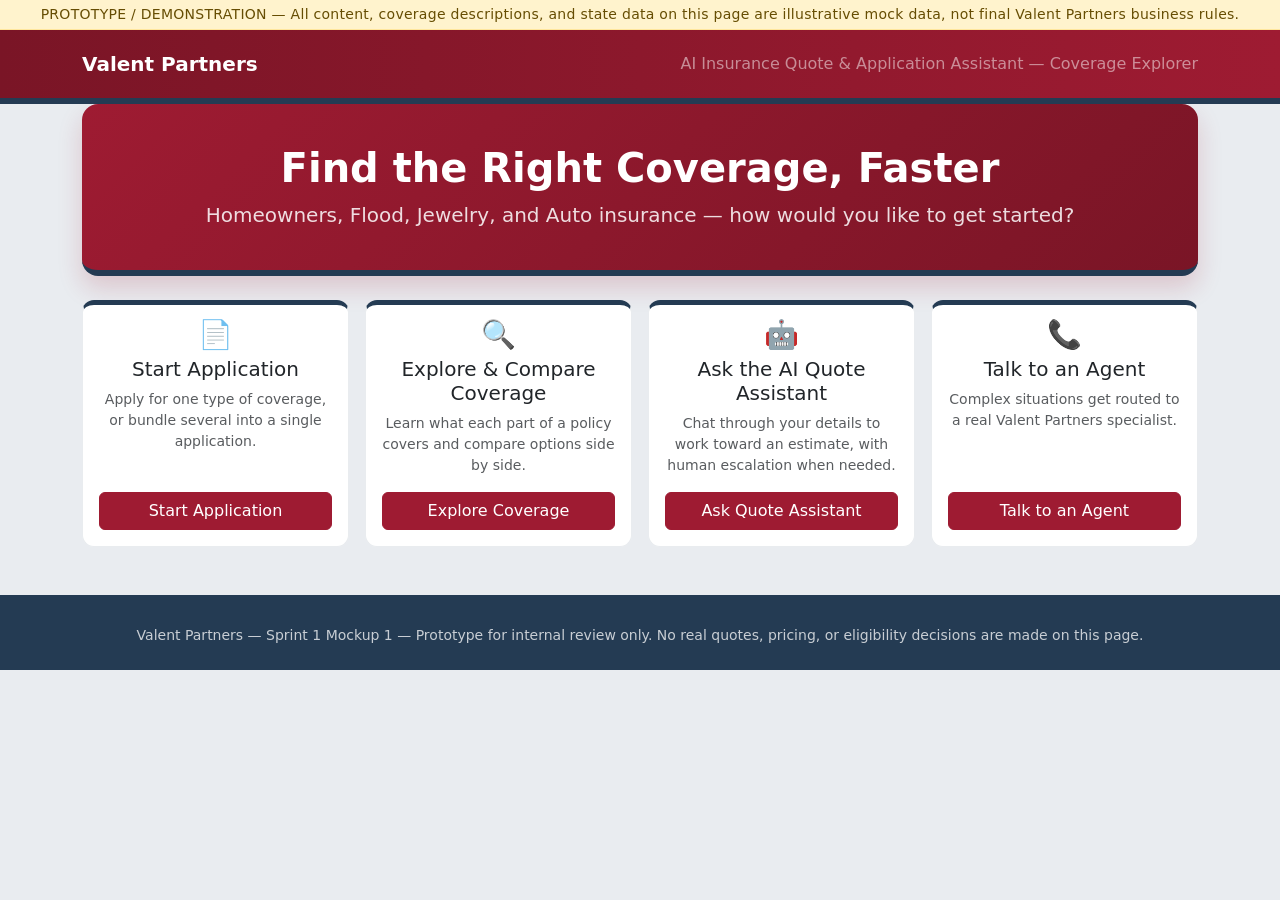
==== commit 59e4fa36: "Add state comparison, policy upload, staff login, and dashboard pricing/agent metrics Limit app to A" ====
--- a/Sprint 1 Mockups/mockup_1/Client/Resources/index.html
+++ b/Sprint 1 Mockups/mockup_1/Client/Resources/index.html
@@ -27,14 +27,11 @@
         </div>
     </nav>
 
-    <!-- Step progress indicator (hidden during the application, which has its own) -->
-    <div class="container" id="stepIndicatorWrap">
-        <ol class="step-indicator d-flex list-unstyled justify-content-between my-4" id="stepIndicator">
-            <li class="step-item active" data-step="1"><span class="step-num">1</span><span class="step-label">Get Started</span></li>
-            <li class="step-item" data-step="2"><span class="step-num">2</span><span class="step-label">Select</span></li>
-            <li class="step-item" data-step="3"><span class="step-num">3</span><span class="step-label">Explore</span></li>
-            <li class="step-item" data-step="4"><span class="step-num">4</span><span class="step-label">Compare</span></li>
-        </ol>
+    <!-- Step progress indicator. Hidden on the landing page; once a path is picked,
+         index.js fills in that path's steps (PATH_STEPS). Hidden during the application,
+         which has its own. -->
+    <div class="container d-none" id="stepIndicatorWrap">
+        <ol class="step-indicator d-flex list-unstyled justify-content-between my-4" id="stepIndicator"></ol>
     </div>
 
     <main class="container pb-5">
@@ -143,7 +140,7 @@
                         <label for="stateSelect" class="form-label fw-semibold">Your State</label>
                         <select class="form-select" id="stateSelect" aria-describedby="stateHelp"></select>
                         <div id="stateHelp" class="form-text">
-                            Alabama is preselected for demonstration. In production, state selection would affect availability, required questions, and disclosures &mdash; shown here as mock/illustrative examples only.
+                            This prototype covers Alabama, Texas, and New York. Requirements differ by state &mdash; you can compare them while exploring coverage.
                         </div>
 
                         <button type="button" class="btn valent-btn-primary btn-lg w-100 mt-4" id="exploreCoverageBtn" disabled>
@@ -155,48 +152,39 @@
             </div>
         </section>
 
-        <!-- ============ SCREEN 3b: Flood/Jewelry/Auto future-state placeholder ============ -->
-        <section id="screen-future" class="app-screen d-none">
-            <div class="text-center py-5">
-                <div class="type-icon display-4 mb-3" id="futureIcon">&#128274;</div>
-                <h2 class="fw-bold" id="futureTitle">Coming Soon to This Prototype</h2>
-                <p class="lead text-muted mx-auto" style="max-width: 640px;" id="futureBody">
-                    This insurance line is a core part of Valent Partners' scope, but the deep interactive flow for it hasn't been built in this first prototype. Mockup 1 focuses on validating the Homeowners journey first.
-                </p>
-                <span class="badge mock-badge mb-4">FUTURE PROTOTYPE FEATURE</span>
-                <div>
-                    <button type="button" class="btn valent-btn-outline" id="futureBackBtn">&larr; Back to Selection</button>
-                    <button type="button" class="btn valent-btn-primary ms-2" id="futureTryHomeownersBtn">Try the Homeowners Demo Instead</button>
-                </div>
-            </div>
-        </section>
-
-        <!-- ============ SCREEN 3: Homeowners Coverage Explorer ============ -->
+        <!-- ============ SCREEN 3: Coverage Explorer (content per line from LINE_COVERAGES in index.js) ============ -->
         <section id="screen-explorer" class="app-screen d-none">
             <div class="d-flex flex-wrap justify-content-between align-items-start gap-2 mb-3">
                 <div>
-                    <h2 class="fw-bold mb-1">Homeowners Coverage Components</h2>
-                    <p class="text-muted mb-0">These are parts of a single homeowners policy, not competing plans &mdash; explore each one below.</p>
+                    <h2 class="fw-bold mb-1" id="explorerTitle">Coverage Components</h2>
+                    <p class="text-muted mb-0" id="explorerIntro"></p>
                 </div>
                 <button type="button" class="btn valent-btn-outline btn-sm" id="explorerBackBtn">&larr; Change Selection</button>
             </div>
 
-            <div class="alert state-mock-banner mb-4" id="stateMockBanner" role="status"></div>
+            <div class="alert state-mock-banner d-flex flex-wrap align-items-center justify-content-between gap-2 mb-3">
+                <span id="stateMockBanner" role="status"></span>
+                <button type="button" class="btn valent-btn-outline btn-sm" id="stateCompareToggle"
+                        aria-expanded="false" aria-controls="stateComparePanel">Compare Across States</button>
+            </div>
+
+            <!-- Filled from STATE_COMPARISON in index.js for the line being explored -->
+            <div class="card shadow-sm p-3 mb-4 d-none" id="stateComparePanel">
+                <h3 class="h6 fw-bold mb-1" id="stateCompareTitle">Compare Across States</h3>
+                <p class="small text-muted mb-3" id="stateCompareIntro"></p>
+                <div class="table-responsive">
+                    <table class="table table-bordered align-top compare-table state-compare-table mb-2" id="stateCompareTable">
+                        <thead></thead>
+                        <tbody></tbody>
+                    </table>
+                </div>
+                <p class="small text-muted mb-0" id="stateCompareSources"></p>
+            </div>
 
             <div class="row g-3" id="coverageCardGrid"></div>
 
-            <div class="row g-3 mt-1">
-                <div class="col-12 col-md-6">
-                    <div class="alert alert-warning mb-0">
-                        <strong>Good to know:</strong> Flood damage is generally <u>not</u> covered by a standard homeowners policy. Separate flood coverage is typically required.
-                    </div>
-                </div>
-                <div class="col-12 col-md-6">
-                    <div class="alert alert-warning mb-0">
-                        <strong>Good to know:</strong> Valuable jewelry often has special coverage limits under homeowners policies and may need scheduled or separate coverage.
-                    </div>
-                </div>
-            </div>
+            <div class="row g-3 mt-1" id="explorerNotes"></div>
+            <p class="small text-muted mt-3 mb-0" id="explorerSources"></p>
 
             <div class="compare-bar shadow-lg" id="compareBar">
                 <div class="container d-flex align-items-center justify-content-between py-2">
@@ -232,11 +220,13 @@
         <!-- ============ APPLICATION: 5-step form, saved to the API after each step ============ -->
         <section id="screen-apply" class="app-screen d-none">
             <ol class="step-indicator d-flex list-unstyled justify-content-between my-4" id="appStepIndicator">
-                <li class="step-item active" data-step="1"><span class="step-num">1</span><span class="step-label">Coverage</span></li>
-                <li class="step-item" data-step="2"><span class="step-num">2</span><span class="step-label">Details</span></li>
-                <li class="step-item" data-step="3"><span class="step-num">3</span><span class="step-label">Applicant</span></li>
-                <li class="step-item" data-step="4"><span class="step-num">4</span><span class="step-label">Quote</span></li>
-                <li class="step-item" data-step="5"><span class="step-num">5</span><span class="step-label">Submit</span></li>
+                <!-- data-step="0" is the Type & State screen, so this bar continues the one shown there -->
+                <li class="step-item" data-step="0"><span class="step-num">1</span><span class="step-label">Type &amp; State</span></li>
+                <li class="step-item active" data-step="1"><span class="step-num">2</span><span class="step-label">Coverage</span></li>
+                <li class="step-item" data-step="2"><span class="step-num">3</span><span class="step-label">Details</span></li>
+                <li class="step-item" data-step="3"><span class="step-num">4</span><span class="step-label">Applicant</span></li>
+                <li class="step-item" data-step="4"><span class="step-num">5</span><span class="step-label">Quote</span></li>
+                <li class="step-item" data-step="5"><span class="step-num">6</span><span class="step-label">Submit</span></li>
             </ol>
 
             <div class="row justify-content-center">
@@ -272,6 +262,52 @@
                                 <div class="row row-cols-1 row-cols-sm-2 g-1" id="coverageCheckboxes"></div>
                             </fieldset>
 
+                            <fieldset class="mb-3" data-lines="homeowners">
+                                <label for="dwellingCoverage" class="form-label">About how much would it cost to rebuild your home?</label>
+                                <div class="input-group has-validation">
+                                    <span class="input-group-text">$</span>
+                                    <input type="number" class="form-control" id="dwellingCoverage" name="dwelling_coverage" required min="50000" max="5000000" step="1000" inputmode="numeric" placeholder="e.g. 300000">
+                                    <div class="invalid-feedback">Enter an amount between $50,000 and $5,000,000 (whole thousands).</div>
+                                </div>
+                                <div class="form-text">This is your dwelling coverage. Use the cost to rebuild, not what the home would sell for. A rough guess is fine &mdash; your specialist will help you confirm it.</div>
+                            </fieldset>
+
+                            <fieldset class="mb-3" data-lines="flood">
+                                <legend class="form-label fs-6 mb-1">How much flood coverage would you like?</legend>
+                                <div class="form-text mt-0 mb-2">NFIP flood policies for homes cover up to $250,000 for the building and $100,000 for your belongings, each with its own deductible. Enter 0 if you don't want one of them.</div>
+                                <div class="row g-3">
+                                    <div class="col-12 col-md-6">
+                                        <label for="floodBuilding" class="form-label">Flood coverage for the building</label>
+                                        <div class="input-group has-validation">
+                                            <span class="input-group-text">$</span>
+                                            <input type="number" class="form-control" id="floodBuilding" name="flood_building_coverage" required min="0" max="250000" step="1000" inputmode="numeric" placeholder="e.g. 250000">
+                                            <div class="invalid-feedback">Enter $0 to $250,000 (whole thousands).</div>
+                                        </div>
+                                    </div>
+                                    <div class="col-12 col-md-6">
+                                        <label for="floodContents" class="form-label">Flood coverage for your belongings</label>
+                                        <div class="input-group has-validation">
+                                            <span class="input-group-text">$</span>
+                                            <input type="number" class="form-control" id="floodContents" name="flood_contents_coverage" required min="0" max="100000" step="1000" inputmode="numeric" placeholder="e.g. 100000">
+                                            <div class="invalid-feedback">Enter $0 to $100,000 (whole thousands).</div>
+                                        </div>
+                                    </div>
+                                </div>
+                            </fieldset>
+
+                            <fieldset class="mb-3" data-lines="auto">
+                                <legend class="form-label fs-6 mb-1">What auto coverage would you like?</legend>
+                                <div class="form-check">
+                                    <input class="form-check-input" type="radio" name="auto_coverage" id="autoCovLiability" value="liability" required>
+                                    <label class="form-check-label" for="autoCovLiability">Liability only <span class="text-muted">&mdash; pays for damage and injuries you cause to others</span></label>
+                                </div>
+                                <div class="form-check">
+                                    <input class="form-check-input" type="radio" name="auto_coverage" id="autoCovFull" value="full" required>
+                                    <label class="form-check-label" for="autoCovFull">Liability + collision &amp; comprehensive <span class="text-muted">&mdash; also covers damage to your own vehicle</span></label>
+                                </div>
+                                <div class="form-text">Required coverages vary by state. If your vehicle is financed or leased, your lender usually requires collision &amp; comprehensive.</div>
+                            </fieldset>
+
                             <!-- data-hide-with: not asked when Homeowners is in the same bundle -->
                             <fieldset class="mb-3" data-lines="flood" data-hide-with="homeowners">
                                 <legend class="form-label fs-6">Do you currently have a homeowners policy for this property?</legend>
@@ -285,15 +321,48 @@
                                 </div>
                             </fieldset>
 
-                            <fieldset class="mb-3" data-lines="auto">
-                                <legend class="form-label fs-6">Do you currently have auto insurance?</legend>
+                            <!-- Asked for every line. "Yes" shows the current-policy fields below. -->
+                            <fieldset class="mb-3">
+                                <legend class="form-label fs-6">Are you switching from another insurance company?</legend>
                                 <div class="form-check form-check-inline">
-                                    <input class="form-check-input" type="radio" name="currently_insured_auto" id="autoInsYes" value="yes" required>
-                                    <label class="form-check-label" for="autoInsYes">Yes</label>
+                                    <input class="form-check-input" type="radio" name="switching_carrier" id="switchingYes" value="yes" required>
+                                    <label class="form-check-label" for="switchingYes">Yes</label>
                                 </div>
                                 <div class="form-check form-check-inline">
-                                    <input class="form-check-input" type="radio" name="currently_insured_auto" id="autoInsNo" value="no" required>
-                                    <label class="form-check-label" for="autoInsNo">No</label>
+                                    <input class="form-check-input" type="radio" name="switching_carrier" id="switchingNo" value="no" required>
+                                    <label class="form-check-label" for="switchingNo">No</label>
+                                </div>
+                            </fieldset>
+
+                            <!-- Enabled only when switching (disabled fields aren't validated or sent) -->
+                            <fieldset class="mb-3 current-policy-fields d-none" id="currentPolicyFields" disabled>
+                                <div class="row g-3">
+                                    <div class="col-12 col-sm-6">
+                                        <label for="currentInsurer" class="form-label">Current insurance company</label>
+                                        <input type="text" class="form-control" id="currentInsurer" name="current_insurer" required maxlength="100" autocomplete="off">
+                                        <div class="invalid-feedback">Enter the name of your current insurance company.</div>
+                                    </div>
+                                    <div class="col-12 col-sm-6">
+                                        <label for="currentPolicyEnd" class="form-label">When does your current policy end?</label>
+                                        <input type="date" class="form-control" id="currentPolicyEnd" name="current_policy_end" required>
+                                        <div class="invalid-feedback">Enter the date your current policy ends.</div>
+                                    </div>
+                                    <div class="col-12">
+                                        <div class="form-text mt-0">We&rsquo;ll set your start date to that day so you don&rsquo;t have a gap in coverage. You can still change it above.</div>
+                                    </div>
+                                    <div class="col-12">
+                                        <!-- No name attribute: the file is uploaded separately, not saved as an answer -->
+                                        <label for="currentPolicyFile" class="form-label">Declarations page <span class="text-muted">(optional)</span></label>
+                                        <input type="file" class="form-control" id="currentPolicyFile"
+                                               accept=".pdf,.jpg,.jpeg,.png,application/pdf,image/jpeg,image/png" aria-describedby="currentPolicyFileHelp">
+                                        <div class="invalid-feedback" id="currentPolicyFileError"></div>
+                                        <div class="small mt-1 d-none" id="currentPolicyFileStatus"></div>
+                                        <div class="form-text" id="currentPolicyFileHelp">
+                                            The 1&ndash;2 page summary of your current coverage. Your specialist uses it to match or improve
+                                            what you have now. PDF, JPG, or PNG, up to 5&nbsp;MB.
+                                            <strong>Prototype: please don&rsquo;t upload a real policy.</strong>
+                                        </div>
+                                    </div>
                                 </div>
                             </fieldset>
                         </form>
@@ -444,11 +513,8 @@
                                 <strong>Bundle:</strong> <span id="appBundleLines"></span>.
                                 Bundling may qualify you for a multi-policy discount &mdash; your specialist will confirm.
                             </div>
-                            <div class="alert state-mock-banner">
-                                <span class="badge mock-badge me-2">ESTIMATE PENDING</span>
-                                Automated estimates aren't available yet &mdash; Valent Partners' rating rules haven't been finalized.
-                                After you submit, a licensed specialist will review your application and follow up with a quote.
-                            </div>
+                            <!-- Filled by renderQuote() in index.js from POST /api/applications/{id}/quote -->
+                            <div id="quoteResult" aria-live="polite"></div>
                             <h4 class="h6 mt-4">Review your answers</h4>
                             <dl class="row small mb-0" id="appReview"></dl>
                         </form>
--- a/Sprint 1 Mockups/mockup_1/Client/Resources/styles/index.css
+++ b/Sprint 1 Mockups/mockup_1/Client/Resources/styles/index.css
@@ -56,7 +56,7 @@
     color: #fff;
 }
 .valent-btn-primary:disabled {
-    background-color: var(--brand-primary-soft);
+    background-color: var(--brand-primary-light);
     border-color: var(--brand-primary-soft);
 }
 
@@ -215,6 +215,25 @@
     white-space: nowrap;
 }
 
+/* State comparison (explorer) */
+.state-compare-table {
+    font-size: 0.9rem;
+    min-width: 640px; /* scrolls sideways on phones instead of squeezing 4 columns */
+}
+.state-compare-table td.field-label {
+    white-space: normal;
+}
+.state-compare-table td.your-state {
+    background-color: var(--brand-primary-light);
+}
+.verify-badge {
+    background-color: #fff3cd;
+    color: #664d03;
+    border: 1px solid #ffe69c;
+    font-weight: 600;
+    font-size: 0.7rem;
+}
+
 /* Next step cards */
 .next-step-card {
     border: 1px solid #e9ecef;
@@ -244,3 +263,42 @@
     from { opacity: 0; }
     to { opacity: 1; }
 }
+
+/* ---------------- Quote step: demo estimate ---------------- */
+.quote-card {
+    border: 2px solid var(--brand-primary-border, #e8c3ca);
+    border-radius: 0.75rem;
+    padding: 1.25rem;
+    background-color: #fff;
+}
+.quote-headline {
+    margin-bottom: 1rem;
+}
+.quote-label {
+    font-weight: 600;
+    color: var(--brand-accent, #243b53);
+}
+.quote-total {
+    font-size: 2rem;
+    font-weight: 700;
+    color: var(--brand-primary, #9e1b32);
+    line-height: 1.2;
+}
+.quote-sub {
+    font-size: 0.875rem;
+    color: #6c757d;
+}
+.quote-line {
+    border-top: 1px solid #dee2e6;
+    padding: 0.75rem 0;
+}
+.quote-line:last-of-type {
+    margin-bottom: 0.5rem;
+}
+.quote-badge-referred { background-color: #e0ecfa; color: #1c4f8a; }
+.quote-badge-incomplete { background-color: #fff3cd; color: #664d03; }
+.quote-disclaimer {
+    border-top: 1px dashed #ced4da;
+    padding-top: 0.75rem;
+    color: #495057;
+}
